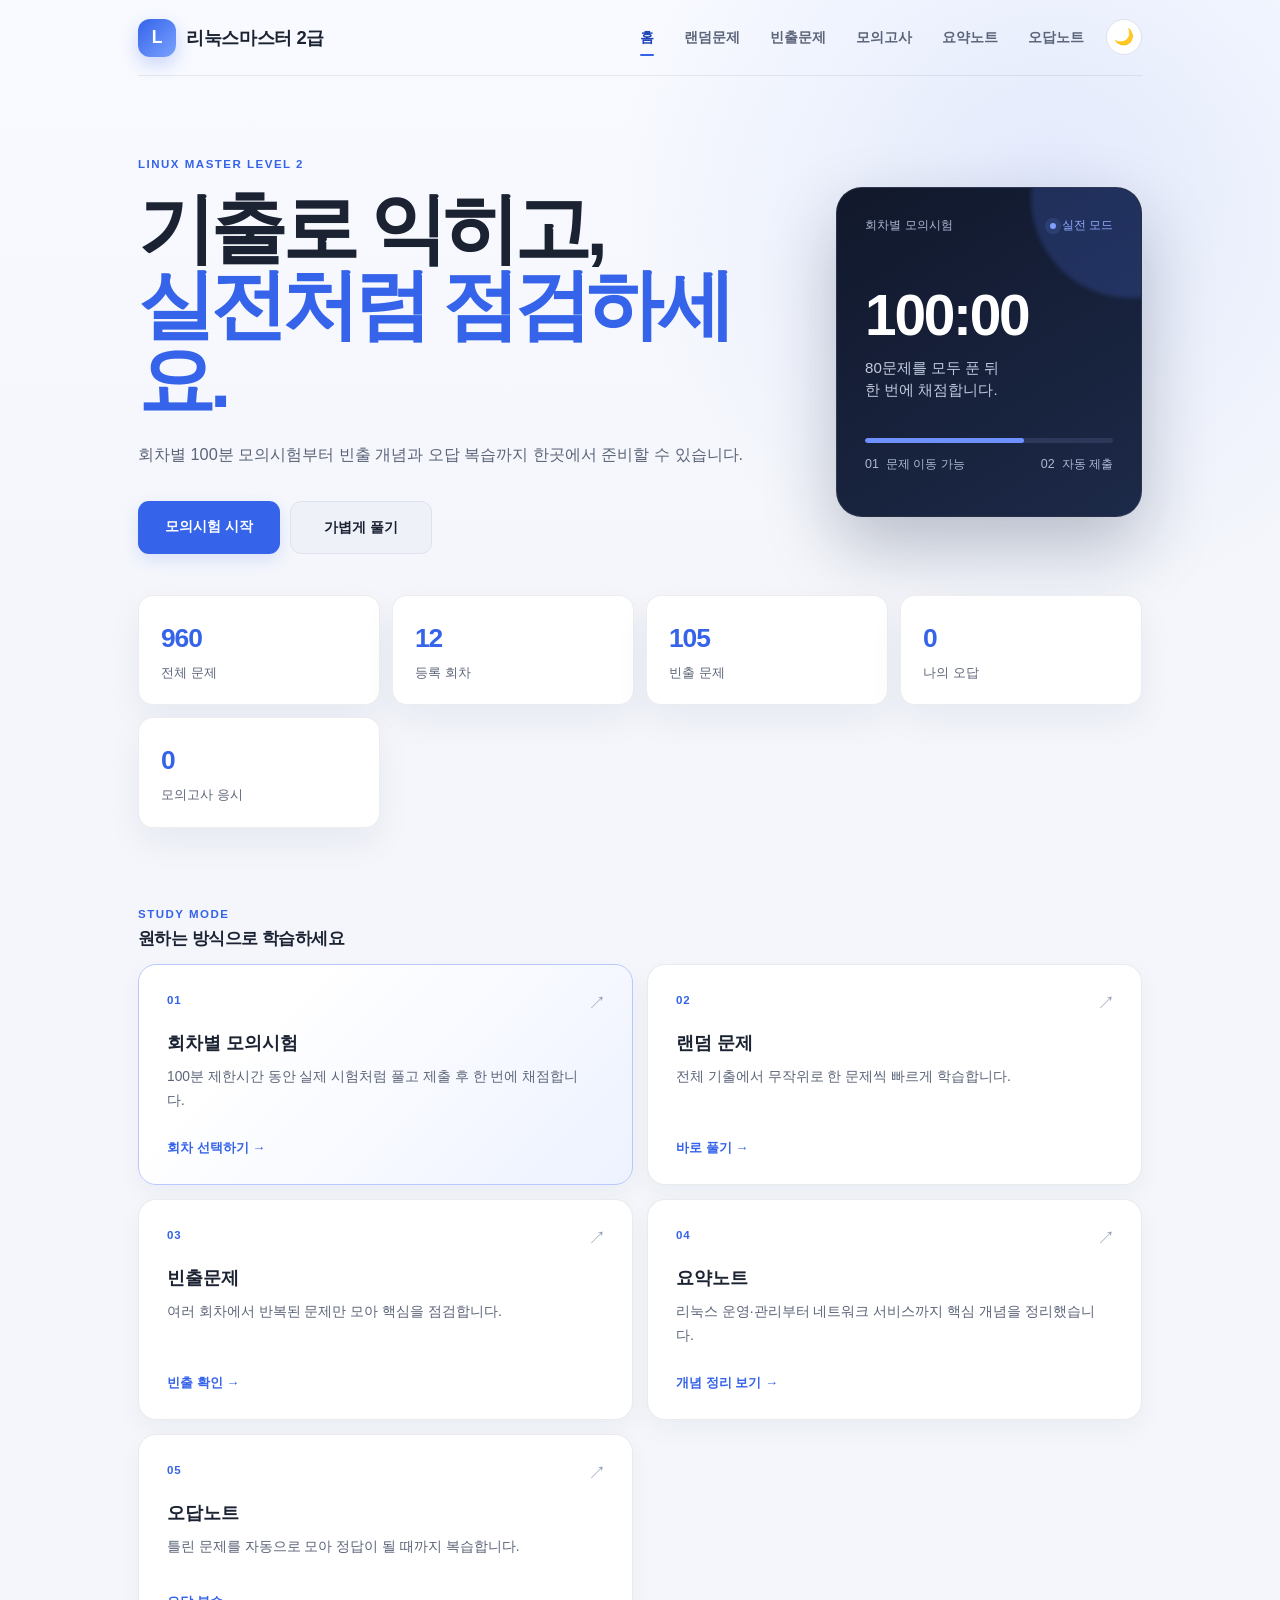
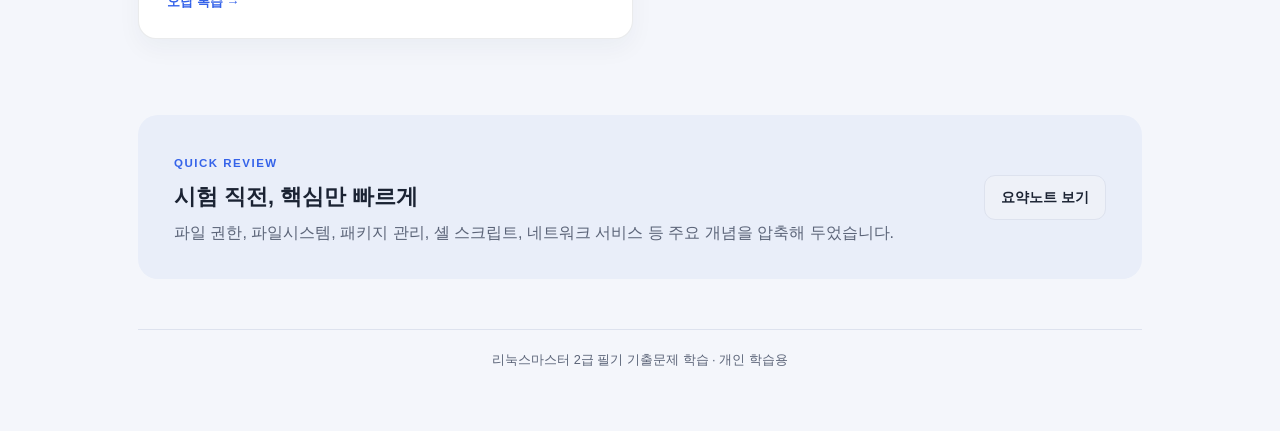
==== index.html @ 47c45a50 "first commit" ====
<!doctype html>
<html lang="ko">
<head>
  <meta charset="UTF-8" />
  <meta name="viewport" content="width=device-width, initial-scale=1.0" />
  <meta name="description" content="리눅스마스터 2급 필기 기출문제 모의시험과 핵심 요약" />
  <title>리눅스마스터 2급 필기 기출문제</title>
  <link rel="stylesheet" href="css/style.css?v=20260906-2" />
  <script>(function(){try{var t=localStorage.getItem("theme");if(t==="light"||t==="dark")document.documentElement.setAttribute("data-theme",t);}catch(e){}})();</script>
</head>
<body>
  <div class="wrap">
    <header class="site-header">
      <a class="brand" href="index.html"><span class="logo">L</span><span>리눅스마스터 2급</span></a>
      <div class="header-actions">
        <nav class="top-nav" aria-label="주요 메뉴">
          <a href="index.html" class="active">홈</a>
          <a href="quiz.html?mode=random">랜덤문제</a>
          <a href="quiz.html?mode=frequent">빈출문제</a>
          <a href="quiz.html?mode=round">모의고사</a>
          <a href="summary.html">요약노트</a>
          <a href="quiz.html?mode=wrong">오답노트</a>
        </nav>
        <button id="themeToggle" class="theme-toggle" type="button" aria-label="테마 전환">🌙</button>
      </div>
    </header>

    <main>
      <section class="home-hero">
        <div class="hero-copy">
          <span class="eyebrow">LINUX MASTER LEVEL 2</span>
          <h1>기출로 익히고,<br /><em>실전처럼 점검하세요.</em></h1>
          <p>회차별 100분 모의시험부터 빈출 개념과 오답 복습까지 한곳에서 준비할 수 있습니다.</p>
          <div class="hero-actions">
            <a class="btn large" href="quiz.html?mode=round">모의시험 시작</a>
            <a class="btn secondary large" href="quiz.html?mode=random">가볍게 풀기</a>
          </div>
        </div>
        <div class="hero-panel" aria-label="모의시험 안내">
          <div class="panel-top"><span>회차별 모의시험</span><span class="live-dot"><i></i> 실전 모드</span></div>
          <strong>100:00</strong>
          <p>80문제를 모두 푼 뒤<br />한 번에 채점합니다.</p>
          <div class="mini-progress"><span></span></div>
          <div class="panel-meta"><span>01&nbsp;&nbsp;문제 이동 가능</span><span>02&nbsp;&nbsp;자동 제출</span></div>
        </div>
      </section>

      <div class="stat-row" id="statRow">
        <div class="stat-card"><div class="num" id="statTotal">-</div><div class="label">전체 문제</div></div>
        <div class="stat-card"><div class="num" id="statRounds">-</div><div class="label">등록 회차</div></div>
        <div class="stat-card"><div class="num" id="statFreq">-</div><div class="label">빈출 문제</div></div>
        <div class="stat-card"><div class="num" id="statWrong">-</div><div class="label">나의 오답</div></div>
        <div class="stat-card"><div class="num" id="statExam">-</div><div class="label">모의고사 응시</div></div>
      </div>

      <section class="block">
        <div class="section-heading"><div><span class="eyebrow">STUDY MODE</span><h2>원하는 방식으로 학습하세요</h2></div></div>
        <div class="menu-grid">
          <a class="menu-card featured" href="quiz.html?mode=round"><div class="card-icon">01</div><h3>회차별 모의시험</h3><p>100분 제한시간 동안 실제 시험처럼 풀고 제출 후 한 번에 채점합니다.</p><span class="card-link">회차 선택하기 →</span></a>
          <a class="menu-card" href="quiz.html?mode=random"><div class="card-icon">02</div><h3>랜덤 문제</h3><p>전체 기출에서 무작위로 한 문제씩 빠르게 학습합니다.</p><span class="card-link">바로 풀기 →</span></a>
          <a class="menu-card" href="quiz.html?mode=frequent"><div class="card-icon">03</div><h3>빈출문제</h3><p>여러 회차에서 반복된 문제만 모아 핵심을 점검합니다.</p><span class="card-link">빈출 확인 →</span></a>
          <a class="menu-card" href="summary.html"><div class="card-icon">04</div><h3>요약노트</h3><p>리눅스 운영·관리부터 네트워크 서비스까지 핵심 개념을 정리했습니다.</p><span class="card-link">개념 정리 보기 →</span></a>
          <a class="menu-card" href="quiz.html?mode=wrong"><div class="card-icon">05</div><h3>오답노트</h3><p>틀린 문제를 자동으로 모아 정답이 될 때까지 복습합니다.</p><span class="card-link">오답 복습 →</span></a>
        </div>
      </section>

      <section class="summary-banner">
        <div><span class="eyebrow">QUICK REVIEW</span><h2>시험 직전, 핵심만 빠르게</h2><p>파일 권한, 파일시스템, 패키지 관리, 셸 스크립트, 네트워크 서비스 등 주요 개념을 압축해 두었습니다.</p></div>
        <a class="btn secondary" href="summary.html">요약노트 보기</a>
      </section>
    </main>
    <footer class="site-footer">리눅스마스터 2급 필기 기출문제 학습 · 개인 학습용</footer>
  </div>
  <script src="js/data.js"></script>
  <script src="js/theme.js"></script>
  <script>
    (async () => {
      try {
        const bank = await loadQuestionBank();
        const qs = bank.questions || [];
        document.getElementById("statTotal").textContent = qs.length.toLocaleString();
        document.getElementById("statRounds").textContent = getRounds(qs).length;
        document.getElementById("statFreq").textContent = getFrequentQuestions(qs, 2).length;
      } catch (error) { console.error(error); }
      document.getElementById("statWrong").textContent = getWrongQuestions().length;
      document.getElementById("statExam").textContent = getExamAttempts().length;
    })();
  </script>
</body>
</html>
---- css/style.css ----
:root {
  --bg: #f5f7fb;
  --surface: #ffffff;
  --surface-2: #eef1f8;
  --border: #dde2ee;
  --text: #1b2333;
  --text-muted: #5b6478;
  --primary: #3563e9;
  --primary-dark: #2248b8;
  --primary-soft: #edf2ff;
  --success: #1a9e6c;
  --success-soft: #e5f7ef;
  --danger: #e0483f;
  --danger-soft: #fdecea;
  --warning: #b8860b;
  --radius: 16px;
  --shadow: 0 12px 32px rgba(25, 40, 80, 0.07);
  --max-width: 1040px;
  color-scheme: light;
}

@media (prefers-color-scheme: dark) {
  :root:not([data-theme="light"]) {
    --bg: #10131c;
    --surface: #181c28;
    --surface-2: #1f2432;
    --border: #2a3040;
    --text: #e8ebf2;
    --text-muted: #9aa3b8;
    --primary: #5b8dfb;
    --primary-dark: #7fa4ff;
    --primary-soft: #1c2740;
    --success: #35c48a;
    --success-soft: #123328;
    --danger: #ff6b62;
    --danger-soft: #3a1c1e;
    --warning: #e0b040;
    --shadow: 0 2px 14px rgba(0, 0, 0, 0.35);
    color-scheme: dark;
  }
}

:root[data-theme="dark"] {
  --bg: #10131c;
  --surface: #181c28;
  --surface-2: #1f2432;
  --border: #2a3040;
  --text: #e8ebf2;
  --text-muted: #9aa3b8;
  --primary: #5b8dfb;
  --primary-dark: #7fa4ff;
  --primary-soft: #1c2740;
  --success: #35c48a;
  --success-soft: #123328;
  --danger: #ff6b62;
  --danger-soft: #3a1c1e;
  --warning: #e0b040;
  --shadow: 0 2px 14px rgba(0, 0, 0, 0.35);
  color-scheme: dark;
}

* { box-sizing: border-box; }

html, body {
  margin: 0;
  padding: 0;
  background: var(--bg);
  color: var(--text);
  font-family: "Pretendard", "Apple SD Gothic Neo", "Malgun Gothic", -apple-system, BlinkMacSystemFont, sans-serif;
  line-height: 1.6;
  -webkit-font-smoothing: antialiased;
}

a { color: inherit; text-decoration: none; }

.wrap {
  max-width: var(--max-width);
  margin: 0 auto;
  padding: 20px 18px 60px;
}

[hidden] { display: none !important; }

.eyebrow { color: var(--primary); font-size: .72rem; font-weight: 800; letter-spacing: .13em; }
.home-hero { display: grid; grid-template-columns: 1.45fr .75fr; gap: 40px; align-items: center; padding: 72px 0 46px; }
.hero-copy h1 { margin: 12px 0 18px; font-size: clamp(2.3rem, 5vw, 4.35rem); line-height: 1.08; letter-spacing: -.055em; }
.hero-copy h1 em { color: var(--primary); font-style: normal; }
.hero-copy p { max-width: 570px; color: var(--text-muted); font-size: 1.05rem; margin: 0; }
.hero-actions { display: flex; gap: 10px; margin-top: 28px; flex-wrap: wrap; }
.btn.large { padding: 13px 20px; }
.hero-panel { background: #18213a; color: white; border-radius: 24px; padding: 26px; box-shadow: 0 24px 50px rgba(19,31,64,.22); }
.panel-top, .panel-meta { display: flex; align-items: center; justify-content: space-between; gap: 12px; font-size: .78rem; color: #aeb8d4; }
.live-dot { color: #91a9ff; }
.hero-panel > strong { display: block; margin: 30px 0 4px; font-variant-numeric: tabular-nums; font-size: 3rem; letter-spacing: -.04em; }
.hero-panel > p { margin: 0; color: #c3cbe0; line-height: 1.5; }
.mini-progress { height: 5px; margin: 28px 0 12px; background: #2c3859; border-radius: 99px; overflow: hidden; }
.mini-progress span { display: block; width: 64%; height: 100%; background: #6f91ff; border-radius: inherit; }
.section-heading h2 { margin: 5px 0 16px; font-size: 1.5rem; letter-spacing: -.03em; }
.card-icon { color: var(--primary); font-size: .72rem; font-weight: 900; letter-spacing: .08em; }
.menu-card.featured { border-color: #b9c9ff; background: linear-gradient(145deg, var(--surface), var(--primary-soft)); }
.card-link { margin-top: auto; padding-top: 14px; color: var(--primary); font-size: .82rem; font-weight: 800; }
.summary-banner { display: flex; justify-content: space-between; align-items: center; gap: 24px; margin-top: 46px; padding: 28px 30px; background: var(--surface); border: 1px solid var(--border); border-radius: 20px; box-shadow: var(--shadow); }
.summary-banner h2 { margin: 5px 0; font-size: 1.35rem; }.summary-banner p { color: var(--text-muted); margin: 0; }

.quiz-hero { display: flex; justify-content: space-between; align-items: flex-end; gap: 20px; }
.timer-card { min-width: 138px; padding: 12px 18px; border: 1px solid var(--border); background: var(--surface); border-radius: 14px; text-align: right; box-shadow: var(--shadow); }
.timer-card span { display: block; color: var(--text-muted); font-size: .72rem; font-weight: 700; }.timer-card strong { font-size: 1.65rem; font-variant-numeric: tabular-nums; }.timer-card.urgent { border-color: var(--danger); color: var(--danger); }
.round-controls { display: flex; gap: 10px; align-items: center; padding: 18px; margin-bottom: 18px; background: var(--surface); border: 1px solid var(--border); border-radius: var(--radius); }
.round-controls label { font-weight: 800; font-size: .9rem; }.round-note { color: var(--text-muted); font-size: .8rem; margin-left: auto; }
.toolbar-label, .toolbar-score { font-size: .82rem; font-weight: 700; color: var(--text-muted); }.toolbar-score { color: var(--primary-dark); }
.exam-navigator { margin-bottom: 14px; padding: 14px 16px; background: var(--surface); border: 1px solid var(--border); border-radius: 14px; }
.exam-navigator-head { display: flex; justify-content: space-between; margin-bottom: 10px; font-size: .78rem; font-weight: 800; color: var(--text-muted); }
.question-map { display: grid; grid-template-columns: repeat(25, 1fr); gap: 4px; }
.map-item { aspect-ratio: 1; min-width: 0; border: 0; border-radius: 5px; background: var(--surface-2); color: var(--text-muted); cursor: pointer; font-size: .65rem; font-weight: 700; }.map-item.answered { background: var(--primary-soft); color: var(--primary-dark); }.map-item.current { outline: 2px solid var(--primary); outline-offset: 1px; }
.q-number { margin: 16px 0 5px; color: var(--primary); font-size: .72rem; font-weight: 900; letter-spacing: .11em; }
button.choice { width: 100%; color: inherit; text-align: left; font-family: inherit; }.action-group { display: flex; gap: 8px; flex-wrap: wrap; }.submit-btn { background: #18213a; }.submit-btn:hover { background: #283451; }
.ai-share-trigger { color: var(--primary-dark); background: var(--primary-soft); box-shadow: none; }.ai-share-trigger:hover { color: #fff; background: var(--primary); }.ai-share-menu { display: flex; justify-content: space-between; gap: 18px; align-items: center; padding: 16px; margin-top: 13px; border: 1px solid #cad7fa; border-radius: 13px; background: #f5f8ff; }.ai-share-menu > div:first-child { display: flex; flex-direction: column; }.ai-share-menu strong { font-size: .88rem; }.ai-share-menu span,.ai-share-menu p { color: var(--text-muted); font-size: .72rem; }.ai-share-links { display: flex; gap: 7px; }.ai-link { display: flex; min-width: 110px; flex-direction: column; padding: 10px 13px; border: 1px solid var(--border); border-radius: 10px; background: var(--surface); transition: transform .15s ease, border-color .15s ease; }.ai-link:hover { transform: translateY(-2px); border-color: var(--primary); }.ai-link b { font-size: .82rem; }.ai-link small { color: var(--text-muted); font-size: .66rem; }.ai-link.chatgpt b { color: #087f6d; }.ai-link.gemini b { color: #4c66d6; }.ai-link.claude b { color: #c96442; }.ai-share-menu p { flex-basis: 100%; margin: 0; }.ai-share-menu:has(p:not(:empty)) { flex-wrap: wrap; }
.round-history { display: flex; align-items: center; gap: 12px; flex-wrap: wrap; padding: 12px 16px; margin: -8px 0 18px; background: var(--surface); border: 1px solid var(--border); border-radius: 12px; }.round-history-label { color: var(--text-muted); font-size: .76rem; font-weight: 800; }.round-history-list { display: flex; gap: 8px; flex-wrap: wrap; }.round-history-item { display: flex; flex-direction: column; align-items: center; padding: 6px 13px; border-radius: 10px; background: var(--surface-2); font-weight: 800; font-size: .85rem; }.round-history-item small { color: var(--text-muted); font-weight: 600; font-size: .64rem; }
.review-ai { margin-top: 14px; }.review-ai .ai-share-menu { margin-top: 10px; }
.result-card h2 { margin: 8px 0 0; }.result-card .score small { font-size: 1rem; color: var(--text-muted); }.result-rate { color: var(--text-muted); }.result-actions { display: flex; justify-content: center; gap: 10px; margin-top: 24px; }
.review-list { margin-top: 34px; }.review-heading { display: flex; justify-content: space-between; align-items: end; gap: 16px; margin-bottom: 15px; }.review-heading h2 { margin: 4px 0 0; font-size: 1.35rem; }.review-filters { display: flex; gap: 6px; flex-wrap: wrap; }.review-filters button { padding: 7px 12px; border: 1px solid var(--border); border-radius: 999px; color: var(--text-muted); background: var(--surface); cursor: pointer; font: inherit; font-size: .76rem; font-weight: 700; }.review-filters button.active { border-color: var(--primary); color: #fff; background: var(--primary); }.review-item { background: var(--surface); border: 1px solid var(--border); border-radius: 14px; margin-bottom: 10px; overflow: hidden; }.review-item summary { display: grid; grid-template-columns: 58px 56px 1fr; gap: 10px; align-items: center; padding: 15px 18px; cursor: pointer; }.review-item summary::marker { color: var(--text-muted); }.review-item summary .review-number { color: var(--text); font-weight: 800; }.review-item summary strong { font-size: .8rem; }.review-item.correct summary strong { color: var(--success); }.review-item.wrong summary strong,.review-item.unanswered summary strong { color: var(--danger); }.review-item summary small { color: var(--text-muted); }.review-body { padding: 2px 20px 20px; border-top: 1px solid var(--border); }.review-question { padding: 20px 0 16px; font-size: 1rem; font-weight: 700; white-space: pre-wrap; }.review-image { max-width: 680px; margin: 0 0 16px; }.review-choices { display: grid; gap: 7px; margin: 0; padding: 0; list-style: none; }.review-choice { display: flex; align-items: flex-start; gap: 9px; padding: 10px 12px; border: 1px solid var(--border); border-radius: 10px; }.review-choice > span { display: grid; place-items: center; width: 23px; height: 23px; flex: 0 0 auto; border-radius: 50%; background: var(--surface-2); font-size: .72rem; font-weight: 800; }.review-choice p { flex: 1; margin: 0; padding: 0; font-size: .87rem; }.review-choice b,.review-choice em { flex: 0 0 auto; padding: 2px 7px; border-radius: 99px; font-size: .66rem; font-style: normal; }.review-choice.answer { border-color: var(--success); background: var(--success-soft); }.review-choice.answer b { color: var(--success); }.review-choice.picked-wrong { border-color: var(--danger); background: var(--danger-soft); }.review-choice em { color: var(--primary-dark); background: var(--primary-soft); }.review-explanation { margin-top: 13px; padding: 15px 16px; border-radius: 10px; background: var(--surface-2); }.review-explanation > b { color: var(--primary-dark); font-size: .78rem; }.review-explanation p { margin: 5px 0 0; padding: 0; color: var(--text-muted); font-size: .87rem; white-space: pre-wrap; }.q-image-text { overflow-x: auto; margin: 0 0 18px; padding: 16px 18px; border: 1px solid var(--border); border-radius: 11px; color: var(--text); background: #f4f6fa; font: 500 .85rem/1.65 "Consolas", "D2Coding", monospace; white-space: pre-wrap; }.empty-icon { width: 42px; height: 42px; margin: 0 auto; display: grid; place-items: center; border-radius: 50%; background: var(--primary-soft); color: var(--primary); font-weight: 900; }

header.site-header {
  display: flex;
  align-items: center;
  justify-content: space-between;
  padding: 16px 0 8px;
  gap: 12px;
  flex-wrap: wrap;
}

.brand {
  display: flex;
  align-items: center;
  gap: 10px;
  font-weight: 800;
  font-size: 1.15rem;
  letter-spacing: -0.02em;
}

.brand .logo {
  width: 34px;
  height: 34px;
  border-radius: 9px;
  background: linear-gradient(135deg, var(--primary), #7aa2ff);
  display: flex;
  align-items: center;
  justify-content: center;
  color: white;
  font-size: 1.1rem;
}

.header-actions {
  display: flex;
  align-items: center;
  gap: 10px;
  flex-wrap: wrap;
}

nav.top-nav {
  display: flex;
  gap: 6px;
  flex-wrap: wrap;
}

nav.top-nav a {
  padding: 8px 12px;
  border-radius: 999px;
  font-size: 0.88rem;
  font-weight: 600;
  color: var(--text-muted);
}

nav.top-nav a.active,
nav.top-nav a:hover {
  background: var(--primary-soft);
  color: var(--primary-dark);
}

.theme-toggle {
  display: grid;
  place-items: center;
  width: 36px;
  height: 36px;
  flex: 0 0 auto;
  border: 1px solid var(--border);
  border-radius: 50%;
  background: var(--surface);
  color: var(--text);
  font-size: 1rem;
  line-height: 1;
  cursor: pointer;
  transition: border-color .15s ease, transform .15s ease;
}

.theme-toggle:hover {
  border-color: var(--primary);
  transform: translateY(-1px);
}

.hero {
  margin: 18px 0 26px;
}

.hero h1 {
  font-size: 1.6rem;
  margin: 0 0 6px;
  letter-spacing: -0.02em;
}

.hero p {
  color: var(--text-muted);
  margin: 0;
  font-size: 0.95rem;
}

.stat-row {
  display: grid;
  grid-template-columns: repeat(auto-fit, minmax(120px, 1fr));
  gap: 10px;
  margin: 18px 0 24px;
}

.stat-card {
  background: var(--surface);
  border: 1px solid var(--border);
  border-radius: var(--radius);
  padding: 14px 16px;
  box-shadow: var(--shadow);
}

.stat-card .num {
  font-size: 1.4rem;
  font-weight: 800;
  color: var(--primary);
}

.stat-card .label {
  font-size: 0.8rem;
  color: var(--text-muted);
  margin-top: 2px;
}

.menu-grid {
  display: grid;
  grid-template-columns: repeat(auto-fit, minmax(230px, 1fr));
  gap: 14px;
}

.menu-card {
  background: var(--surface);
  border: 1px solid var(--border);
  border-radius: var(--radius);
  padding: 20px;
  box-shadow: var(--shadow);
  display: flex;
  flex-direction: column;
  gap: 8px;
  transition: transform 0.15s ease, box-shadow 0.15s ease;
  cursor: pointer;
}

.menu-card:hover {
  transform: translateY(-2px);
  box-shadow: 0 8px 22px rgba(20, 30, 60, 0.12);
}

.menu-card .icon {
  font-size: 1.6rem;
}

.menu-card h3 {
  margin: 0;
  font-size: 1.05rem;
}

.menu-card p {
  margin: 0;
  font-size: 0.86rem;
  color: var(--text-muted);
}

.menu-card .tag {
  align-self: flex-start;
  font-size: 0.72rem;
  font-weight: 700;
  color: var(--primary-dark);
  background: var(--primary-soft);
  padding: 3px 9px;
  border-radius: 999px;
}

section.block {
  margin: 30px 0;
}

section.block h2 {
  font-size: 1.05rem;
  margin: 0 0 12px;
  display: flex;
  align-items: center;
  gap: 8px;
}

/* Quiz page */

.quiz-toolbar {
  display: flex;
  align-items: center;
  justify-content: space-between;
  gap: 10px;
  margin-bottom: 14px;
  flex-wrap: wrap;
}

.progress-bar {
  flex: 1;
  height: 8px;
  background: var(--surface-2);
  border-radius: 999px;
  overflow: hidden;
  min-width: 120px;
}

.progress-bar > div {
  height: 100%;
  background: linear-gradient(90deg, var(--primary), #7aa2ff);
  width: 0%;
  transition: width 0.25s ease;
}

.round-select,
.select-control {
  padding: 8px 10px;
  border-radius: 10px;
  border: 1px solid var(--border);
  background: var(--surface);
  color: var(--text);
  font-size: 0.85rem;
}

.btn {
  border: none;
  cursor: pointer;
  padding: 10px 16px;
  border-radius: 10px;
  font-weight: 700;
  font-size: 0.88rem;
  background: var(--primary);
  color: white;
  transition: background 0.15s ease;
}

.btn:hover { background: var(--primary-dark); }

.btn.secondary {
  background: var(--surface-2);
  color: var(--text);
  border: 1px solid var(--border);
}

.btn.ghost {
  background: transparent;
  color: var(--primary-dark);
  border: 1px solid var(--primary-soft);
}

.btn:disabled {
  opacity: 0.5;
  cursor: not-allowed;
}

.q-card {
  background: var(--surface);
  border: 1px solid var(--border);
  border-radius: var(--radius);
  padding: 22px;
  box-shadow: var(--shadow);
}

.q-meta {
  display: flex;
  gap: 8px;
  flex-wrap: wrap;
  margin-bottom: 10px;
}

.pill {
  font-size: 0.72rem;
  font-weight: 700;
  padding: 3px 10px;
  border-radius: 999px;
  background: var(--surface-2);
  color: var(--text-muted);
}

.pill.freq {
  background: #fff2d9;
  color: #a86b00;
}

@media (prefers-color-scheme: dark) {
  :root:not([data-theme="light"]) .pill.freq { background: #3a2f14; color: #e0b040; }
}
:root[data-theme="dark"] .pill.freq { background: #3a2f14; color: #e0b040; }

.q-text {
  font-size: 1.08rem;
  font-weight: 600;
  margin: 6px 0 18px;
  white-space: pre-wrap;
}

.q-image {
  margin: 0 0 18px;
  text-align: center;
  background: var(--surface-2);
  border: 1px solid var(--border);
  border-radius: 12px;
  padding: 14px;
}

.q-image img {
  max-width: 100%;
  height: auto;
  border-radius: 6px;
  background: #fff;
}

.choices {
  display: flex;
  flex-direction: column;
  gap: 10px;
}

.choice {
  display: flex;
  align-items: center;
  gap: 10px;
  padding: 12px 14px;
  border: 1px solid var(--border);
  border-radius: 12px;
  cursor: pointer;
  background: var(--surface);
  font-size: 0.95rem;
}

.choice:hover { border-color: var(--primary); }

.choice .num {
  width: 24px;
  height: 24px;
  flex: 0 0 auto;
  border-radius: 50%;
  background: var(--surface-2);
  display: flex;
  align-items: center;
  justify-content: center;
  font-size: 0.78rem;
  font-weight: 700;
  color: var(--text-muted);
}

.choice.selected { border-color: var(--primary); background: var(--primary-soft); }
.choice.correct { border-color: var(--success); background: var(--success-soft); }
.choice.correct .num { background: var(--success); color: white; }
.choice.wrong { border-color: var(--danger); background: var(--danger-soft); }
.choice.wrong .num { background: var(--danger); color: white; }
.choice.disabled { cursor: default; }

.explain-box {
  margin-top: 18px;
  padding: 16px;
  border-radius: 12px;
  background: var(--surface-2);
  border-left: 4px solid var(--primary);
  font-size: 0.9rem;
  display: none;
}

.explain-box.show { display: block; }

.explain-box .head {
  font-weight: 800;
  margin-bottom: 6px;
  display: flex;
  align-items: center;
  gap: 6px;
}

.explain-box .head.ok { color: var(--success); }
.explain-box .head.no { color: var(--danger); }

.quiz-actions {
  display: flex;
  justify-content: space-between;
  gap: 10px;
  margin-top: 18px;
  flex-wrap: wrap;
}

.result-card {
  text-align: center;
  padding: 40px 24px;
  background: var(--surface);
  border-radius: var(--radius);
  border: 1px solid var(--border);
  box-shadow: var(--shadow);
}

.result-card .score {
  font-size: 2.4rem;
  font-weight: 800;
  color: var(--primary);
  margin: 8px 0;
}

.empty-state {
  text-align: center;
  padding: 60px 20px;
  color: var(--text-muted);
}

.empty-state .big {
  font-size: 2.2rem;
  margin-bottom: 8px;
}

/* Summary page */

.toc {
  display: flex;
  flex-wrap: wrap;
  gap: 8px;
  margin-bottom: 20px;
}

.toc a {
  font-size: 0.82rem;
  font-weight: 600;
  padding: 6px 12px;
  border-radius: 999px;
  background: var(--surface-2);
  color: var(--text-muted);
  border: 1px solid var(--border);
}

.toc a:hover { color: var(--primary-dark); border-color: var(--primary); }

.summary-section {
  background: var(--surface);
  border: 1px solid var(--border);
  border-radius: var(--radius);
  padding: 22px 24px;
  margin-bottom: 18px;
  box-shadow: var(--shadow);
  scroll-margin-top: 16px;
}

.summary-section h2 {
  margin-top: 0;
  font-size: 1.15rem;
  color: var(--primary-dark);
}

.summary-section h3 {
  font-size: 0.98rem;
  margin: 18px 0 6px;
}

.summary-section table {
  width: 100%;
  border-collapse: collapse;
  font-size: 0.86rem;
  margin: 10px 0;
}

.summary-section th, .summary-section td {
  border: 1px solid var(--border);
  padding: 7px 10px;
  text-align: left;
}

.summary-section th {
  background: var(--surface-2);
}

.summary-section code {
  background: var(--surface-2);
  padding: 2px 6px;
  border-radius: 6px;
  font-size: 0.85em;
}

.summary-section ul { padding-left: 20px; }
.summary-section li { margin-bottom: 4px; }

.tip {
  border-left: 4px solid var(--warning);
  background: var(--surface-2);
  padding: 10px 14px;
  border-radius: 8px;
  font-size: 0.86rem;
  margin: 10px 0;
}

footer.site-footer {
  margin-top: 50px;
  padding-top: 20px;
  border-top: 1px solid var(--border);
  color: var(--text-muted);
  font-size: 0.8rem;
  text-align: center;
}

@media (max-width: 520px) {
  .hero h1 { font-size: 1.35rem; }
  .q-card { padding: 16px; }
  .home-hero { grid-template-columns: 1fr; padding-top: 44px; }.hero-panel { display: none; }
  .summary-banner, .quiz-hero { align-items: stretch; flex-direction: column; }.timer-card { text-align: left; }
  .round-controls { align-items: stretch; flex-direction: column; }.round-note { margin-left: 0; }
  .question-map { grid-template-columns: repeat(10, 1fr); }.map-item { font-size: .6rem; }
  .review-heading { align-items: flex-start; flex-direction: column; }.review-item summary { grid-template-columns: 48px 48px 1fr; padding: 13px; }.review-body { padding: 0 13px 15px; }.review-choice b,.review-choice em { display: none; }
  .ai-share-menu { align-items: stretch; flex-direction: column; }.ai-share-links { display: grid; grid-template-columns: 1fr 1fr 1fr; }.ai-link { min-width: 0; }
  .round-history { flex-direction: column; align-items: stretch; }
}

@media (min-width: 521px) and (max-width: 840px) { .question-map { grid-template-columns: repeat(10, 1fr); } }

/* Home — crisp editorial dashboard */
body {
  min-height: 100vh;
  background:
    radial-gradient(circle at 82% 9%, rgba(53, 99, 233, .10), transparent 27rem),
    linear-gradient(180deg, #f8faff 0, #f4f6fb 38rem);
}

.wrap { padding-top: 0; }

header.site-header {
  min-height: 76px;
  padding: 0;
  border-bottom: 1px solid rgba(27, 35, 51, .08);
}

.brand .logo {
  width: 38px;
  height: 38px;
  border-radius: 12px;
  box-shadow: 0 7px 18px rgba(53, 99, 233, .24);
}

nav.top-nav a { position: relative; background: transparent !important; }
nav.top-nav a.active::after {
  content: "";
  position: absolute;
  left: 12px;
  right: 12px;
  bottom: 1px;
  height: 2px;
  border-radius: 99px;
  background: var(--primary);
}

.home-hero {
  min-height: 510px;
  grid-template-columns: minmax(0, 1.45fr) minmax(290px, .72fr);
  gap: clamp(36px, 7vw, 82px);
  padding: 74px 0 66px;
}

.hero-copy h1 {
  max-width: 680px;
  margin: 14px 0 22px;
  font-size: clamp(3rem, 6vw, 5.15rem);
  line-height: .99;
  letter-spacing: -.065em;
}

.hero-copy p { max-width: 620px; font-size: 1.02rem; line-height: 1.8; }
.hero-actions { margin-top: 32px; }
.btn { border-radius: 11px; box-shadow: 0 6px 16px rgba(53, 99, 233, .14); }
.btn.secondary { box-shadow: none; }
.btn.large { min-width: 142px; padding: 14px 20px; text-align: center; }

.hero-panel {
  position: relative;
  overflow: hidden;
  min-height: 330px;
  padding: 28px;
  border: 1px solid rgba(255, 255, 255, .09);
  border-radius: 26px;
  background: linear-gradient(150deg, #11182b 0%, #1c2948 100%);
  box-shadow: 0 30px 70px rgba(16, 27, 55, .25);
}

.hero-panel::before {
  content: "";
  position: absolute;
  width: 200px;
  height: 200px;
  right: -90px;
  top: -90px;
  border-radius: 50%;
  background: rgba(84, 125, 255, .2);
  filter: blur(2px);
}

.panel-top, .panel-meta { position: relative; z-index: 1; }
.live-dot { display: flex; align-items: center; gap: 6px; }
.live-dot i { width: 6px; height: 6px; border-radius: 50%; background: #7fa0ff; box-shadow: 0 0 0 5px rgba(127, 160, 255, .12); }
.hero-panel > strong { position: relative; z-index: 1; margin-top: 52px; font-size: 3.55rem; line-height: 1; }
.hero-panel > p { position: relative; z-index: 1; margin-top: 12px; font-size: .94rem; }
.mini-progress { position: relative; z-index: 1; margin-top: 36px; }

.stat-row {
  position: relative;
  z-index: 2;
  grid-template-columns: repeat(4, 1fr);
  gap: 12px;
  margin: -25px 0 72px;
}

.stat-card {
  padding: 21px 22px;
  border-color: rgba(27, 35, 51, .08);
  border-radius: 15px;
  box-shadow: 0 15px 35px rgba(25, 40, 80, .06);
}

.stat-card .num { font-size: 1.65rem; letter-spacing: -.04em; }
.stat-card .label { margin-top: 4px; }
section.block { margin: 0 0 76px; }
.section-heading h2 { margin: 6px 0 22px; font-size: 1.7rem; }
.menu-grid { grid-template-columns: repeat(2, 1fr); gap: 14px; }

.menu-card {
  position: relative;
  min-height: 205px;
  padding: 26px 28px;
  border-color: rgba(27, 35, 51, .09);
  border-radius: 18px;
  box-shadow: 0 10px 25px rgba(25, 40, 80, .045);
}

.menu-card::after {
  content: "↗";
  position: absolute;
  top: 24px;
  right: 26px;
  color: #9aa5bc;
  font-size: 1.1rem;
  transition: transform .18s ease, color .18s ease;
}

.menu-card:hover { transform: translateY(-4px); border-color: #b7c6ef; box-shadow: 0 20px 38px rgba(25, 40, 80, .10); }
.menu-card:hover::after { color: var(--primary); transform: translate(2px, -2px); }
.menu-card h3 { margin-top: 10px; font-size: 1.15rem; }
.menu-card p { max-width: 420px; line-height: 1.75; }
.menu-card.featured { background: linear-gradient(135deg, #fff 25%, #edf2ff); }
.card-link { padding-top: 16px; }

.summary-banner {
  margin-top: 0;
  padding: 34px 36px;
  border: 0;
  background: #e9eef9;
  box-shadow: none;
}

@media (max-width: 760px) {
  .home-hero { min-height: auto; grid-template-columns: 1fr; padding: 58px 0 70px; }
  .hero-copy h1 { font-size: clamp(2.7rem, 13vw, 4rem); }
  .hero-panel { display: none; }
  .stat-row { grid-template-columns: repeat(2, 1fr); margin-top: -30px; margin-bottom: 58px; }
  .menu-grid { grid-template-columns: 1fr; }
}

@media (prefers-color-scheme: dark) {
  :root:not([data-theme="light"]) body { background: var(--bg); }
  :root:not([data-theme="light"]) .q-image-text { background: #121722; }
  :root:not([data-theme="light"]) .ai-share-menu { background: var(--primary-soft); border-color: var(--border); }
}
:root[data-theme="dark"] body { background: var(--bg); }
:root[data-theme="dark"] .q-image-text { background: #121722; }
:root[data-theme="dark"] .ai-share-menu { background: var(--primary-soft); border-color: var(--border); }

/* Summary study guide */
.summary-wrap { --max-width: 1100px; }
.summary-hero { display: grid; grid-template-columns: 1fr 210px; gap: 46px; align-items: center; padding: 72px 0 42px; }
.summary-hero h1 { margin: 12px 0 18px; font-size: clamp(2.5rem, 5vw, 4.2rem); line-height: 1.06; letter-spacing: -.055em; }
.summary-hero h1 em { color: var(--primary); font-style: normal; }.summary-hero p { color: var(--text-muted); margin: 0; }
.summary-score-card { padding: 25px; border-radius: 22px; color: #fff; background: #17213a; box-shadow: 0 24px 50px rgba(19,31,64,.2); }
.summary-score-card > span, .summary-score-card p { color: #aeb9d4; font-size: .76rem; }.summary-score-card strong { display: block; margin: 12px 0; font-size: 3.6rem; line-height: 1; }.summary-score-card strong small { color: #7899ff; }.summary-score-card p { margin: 0; line-height: 1.55; }
.summary-notice { display: flex; gap: 18px; align-items: center; padding: 16px 20px; margin-bottom: 18px; border: 1px solid #cfdbfc; border-radius: 13px; background: #eef3ff; font-size: .86rem; }.summary-notice strong { color: var(--primary-dark); flex: 0 0 auto; }.summary-notice span { color: var(--text-muted); }
.summary-toc { position: sticky; z-index: 10; top: 10px; padding: 10px; margin-bottom: 26px; border: 1px solid var(--border); border-radius: 14px; background: rgba(255,255,255,.9); box-shadow: 0 12px 30px rgba(25,40,80,.08); backdrop-filter: blur(14px); }
.summary-toc a { background: transparent; border-color: transparent; }.summary-toc a:hover { background: var(--primary-soft); }
.summary-section { padding: 34px 38px; margin-bottom: 20px; border-radius: 20px; }.summary-section.high-yield { border-top: 4px solid var(--primary); }
.section-kicker { margin-bottom: 5px; color: var(--primary); font-size: .7rem; font-weight: 900; letter-spacing: .13em; }.summary-section h2 { margin-bottom: 12px; font-size: 1.65rem; letter-spacing: -.03em; }.summary-section h3 { margin-top: 30px; font-size: 1.06rem; }.summary-section h4 { margin: 0 0 8px; }.summary-section .lead { margin-top: 0; color: var(--text-muted); }
.memory-box { display: flex; justify-content: space-between; gap: 16px; align-items: center; padding: 18px 20px; margin: 20px 0; border-radius: 13px; color: #fff; background: #17213a; }.memory-box b { font-size: 1.05rem; }.memory-box span { color: #b9c4df; font-size: .82rem; text-align: right; }.memory-box code { color: white; background: #2b3857; }
.summary-section table { border-collapse: separate; border-spacing: 0; overflow: hidden; border: 1px solid var(--border); border-radius: 12px; }.summary-section th, .summary-section td { border: 0; border-bottom: 1px solid var(--border); vertical-align: top; }.summary-section tr:last-child td { border-bottom: 0; }.summary-section th { color: var(--text-muted); font-size: .76rem; text-transform: none; }.table-scroll { width: 100%; max-width: 100%; overflow-x: auto; overflow-y: hidden; overscroll-behavior-inline: contain; -webkit-overflow-scrolling: touch; touch-action: pan-x pan-y; }.table-scroll table { min-width: 700px; }
.exam-trap { margin: 18px 0; padding: 15px 17px; border-left: 4px solid #ef9f37; border-radius: 9px; background: #fff7ea; font-size: .86rem; }.exam-trap b { display: block; color: #9a5b0e; }
.plain-box { margin: 14px 0 20px; padding: 15px 17px; border-left: 4px solid var(--primary); border-radius: 9px; background: var(--primary-soft); font-size: .87rem; line-height: 1.6; }.plain-box b { color: var(--primary-dark); }.plain-box b.pb-label { display: block; margin-bottom: 3px; font-size: .78rem; letter-spacing: .01em; }
.fnref { font-size: .68em; font-weight: 700; vertical-align: super; line-height: 0; color: var(--primary); text-decoration: none; cursor: help; }.fnref:hover { text-decoration: underline; }
.footnote-popover { position: fixed; z-index: 1000; width: min(360px, calc(100vw - 24px)); padding: 14px 16px; border: 1px solid #cbd6f3; border-radius: 12px; color: var(--text); background: var(--surface); box-shadow: 0 14px 38px rgba(20,32,64,.2); font-size: .84rem; line-height: 1.65; opacity: 0; visibility: hidden; transform: translateY(4px); transition: opacity .14s ease, transform .14s ease, visibility .14s; pointer-events: none; }
.footnote-popover.is-open { opacity: 1; visibility: visible; transform: translateY(0); pointer-events: auto; }
.footnote-popover::before { content: ""; position: absolute; top: -6px; left: var(--arrow-left, 24px); width: 10px; height: 10px; border-top: 1px solid #cbd6f3; border-left: 1px solid #cbd6f3; background: var(--surface); transform: rotate(45deg); }
.footnote-popover.is-above::before { top: auto; bottom: -6px; border: 0; border-right: 1px solid #cbd6f3; border-bottom: 1px solid #cbd6f3; }
.footnotes { padding: 30px 38px 34px; margin-bottom: 20px; border-radius: 20px; background: var(--surface); }.footnotes h2 { margin-bottom: 4px; font-size: 1.2rem; }.footnotes .lead { margin-top: 0; }.footnotes ol { margin: 16px 0 0; padding-left: 22px; font-size: .84rem; color: var(--text-muted); }.footnotes li { margin-bottom: 9px; scroll-margin-top: 90px; }.footnotes li:target { color: var(--text); }.footnotes li:target::marker { color: var(--primary); font-weight: 800; }.fnback { margin-left: 3px; color: var(--primary); text-decoration: none; }.fnback:hover { text-decoration: underline; }
.compare-grid { display: grid; grid-template-columns: repeat(4,1fr); gap: 8px; }.compare-grid > div { display: flex; flex-direction: column; padding: 15px; border-radius: 11px; background: var(--surface-2); }.compare-grid b { color: var(--primary-dark); }.compare-grid span,.compare-grid small { color: var(--text-muted); font-size: .76rem; }
.key-list { padding-left: 0 !important; list-style: none; }.key-list li { position: relative; padding: 9px 0 9px 20px; border-bottom: 1px solid var(--border); }.key-list li::before { content: ""; position: absolute; top: 18px; left: 3px; width: 6px; height: 6px; border-radius: 50%; background: var(--primary); }.key-list li:last-child { border-bottom: 0; }
.formula-grid { display: grid; grid-template-columns: repeat(3,1fr); gap: 10px; margin: 20px 0; }.formula-grid > div { padding: 18px; border-radius: 12px; background: var(--primary-soft); }.formula-grid span { display: block; color: var(--text-muted); font-size: .76rem; }.formula-grid b { color: var(--primary-dark); font-size: 1.35rem; }
.two-col,.three-col { display: grid; grid-template-columns: repeat(2,1fr); gap: 10px; }.three-col { grid-template-columns: repeat(3,1fr); }.note-card { padding: 18px 20px; border: 1px solid var(--border); border-radius: 12px; background: var(--surface-2); }.note-card p,.note-card ul { margin: 0; font-size: .86rem; }.note-card ul { padding-left: 18px; }
.worked-example { padding: 20px; margin: 18px 0; border: 1px solid #cdd8f7; border-radius: 13px; background: #f7f9ff; }.worked-example p { margin: 8px 0 0; }.worked-example mark { padding: 1px 4px; color: var(--primary-dark); background: #dce6ff; border-radius: 4px; }
.study-visual { margin: 22px 0 26px; overflow: hidden; border: 1px solid var(--border); border-radius: 14px; background: var(--surface-2); box-shadow: 0 10px 24px rgba(25,40,80,.08); }.study-visual img { display: block; width: 100%; height: auto; background: #eef3fa; }.study-visual figcaption { display: flex; gap: 8px; padding: 13px 16px 15px; flex-direction: column; border-top: 1px solid var(--border); }.study-visual figcaption b { color: var(--primary-dark); font-size: .88rem; }.study-visual figcaption span { color: var(--text-muted); font-size: .78rem; line-height: 1.55; }
.port-grid { display: grid; grid-template-columns: repeat(5,1fr); gap: 7px; }.port-grid > div,.standard-grid > div { padding: 13px; border: 1px solid var(--border); border-radius: 10px; }.port-grid b,.standard-grid b { display: block; color: var(--primary); }.port-grid span,.standard-grid span { color: var(--text-muted); font-size: .72rem; }
.standard-grid { display: grid; grid-template-columns: repeat(3,1fr); gap: 8px; }.command-list { display: grid; grid-template-columns: repeat(2,1fr); overflow: hidden; border: 1px solid var(--border); border-radius: 12px; }.command-list > div { display: flex; flex-direction: column; padding: 13px 15px; border-right: 1px solid var(--border); border-bottom: 1px solid var(--border); }.command-list code { align-self: flex-start; color: var(--primary-dark); font-weight: 700; }.command-list span { margin-top: 3px; color: var(--text-muted); font-size: .78rem; }
.last-grid { display: grid; grid-template-columns: repeat(4,1fr); gap: 9px; }.last-grid > div { padding: 17px; border-radius: 12px; background: var(--surface-2); }.last-grid b { color: var(--primary); }.last-grid p { margin: 8px 0 0; color: var(--text-muted); font-size: .82rem; }.final-cta { display: flex; justify-content: space-between; align-items: center; gap: 18px; padding: 20px; margin-top: 22px; border-radius: 13px; color: #fff; background: #17213a; }.final-cta div { display: flex; flex-direction: column; }.final-cta span { color: #b8c2dc; font-size: .78rem; }

@media (max-width: 760px) {
  .summary-hero { grid-template-columns: 1fr; padding: 50px 0 30px; }.summary-score-card { display: none; }.summary-notice { align-items: flex-start; flex-direction: column; gap: 4px; }.summary-toc { position: static; }.summary-section { min-width: 0; padding: 25px 19px; }.compare-grid,.last-grid { grid-template-columns: repeat(2,1fr); }.formula-grid,.three-col { grid-template-columns: 1fr; }.two-col { grid-template-columns: 1fr; }.port-grid { grid-template-columns: repeat(3,1fr); }.standard-grid { grid-template-columns: repeat(2,1fr); }.command-list { grid-template-columns: 1fr; }.memory-box,.final-cta { align-items: flex-start; flex-direction: column; }.memory-box span { text-align: left; }.fnref { cursor: pointer; }
  .table-scroll { margin: 10px 0; }
  .table-scroll table { width: max-content; min-width: max(100%, 700px); margin: 0; }
  .summary-section th,
  .summary-section td { min-width: 7rem; }
}

@media (prefers-color-scheme: dark) {
  :root:not([data-theme="light"]) .menu-card.featured,
  :root:not([data-theme="light"]) .summary-banner { background: var(--surface); }
  :root:not([data-theme="light"]) .study-visual { box-shadow: none; }
  :root:not([data-theme="light"]) .summary-toc { background: rgba(24,28,40,.9); }
  :root:not([data-theme="light"]) .summary-notice,
  :root:not([data-theme="light"]) .worked-example { background: var(--primary-soft); border-color: var(--border); }
  :root:not([data-theme="light"]) .exam-trap { background: #352a18; }
  :root:not([data-theme="light"]) .plain-box { background: rgba(90,124,255,.12); }
  :root:not([data-theme="light"]) .footnote-popover { border-color: var(--border); }
  :root:not([data-theme="light"]) .footnote-popover::before { border-color: var(--border); }
}
:root[data-theme="dark"] .menu-card.featured,
:root[data-theme="dark"] .summary-banner { background: var(--surface); }
:root[data-theme="dark"] .study-visual { box-shadow: none; }
:root[data-theme="dark"] .summary-toc { background: rgba(24,28,40,.9); }
:root[data-theme="dark"] .summary-notice,
:root[data-theme="dark"] .worked-example { background: var(--primary-soft); border-color: var(--border); }
:root[data-theme="dark"] .exam-trap { background: #352a18; }
:root[data-theme="dark"] .plain-box { background: rgba(90,124,255,.12); }
:root[data-theme="dark"] .footnote-popover { border-color: var(--border); }
:root[data-theme="dark"] .footnote-popover::before { border-color: var(--border); }
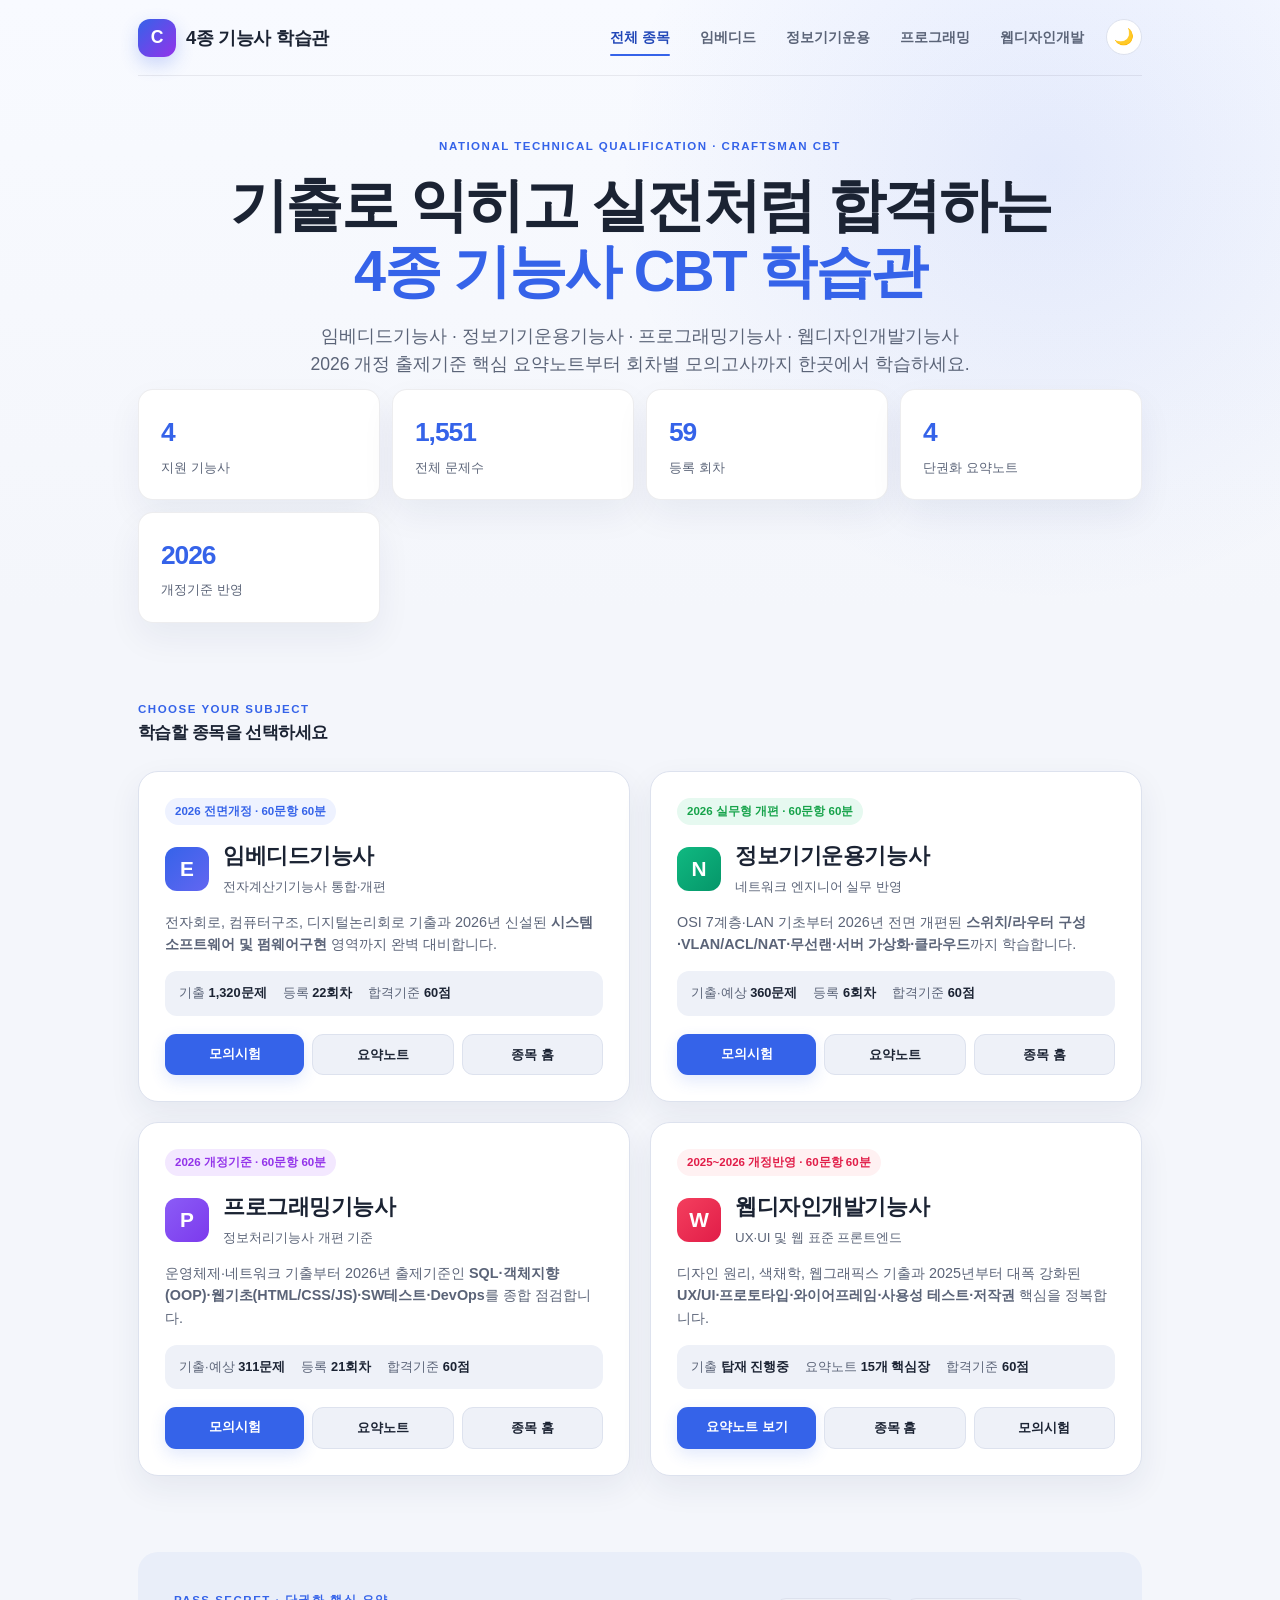
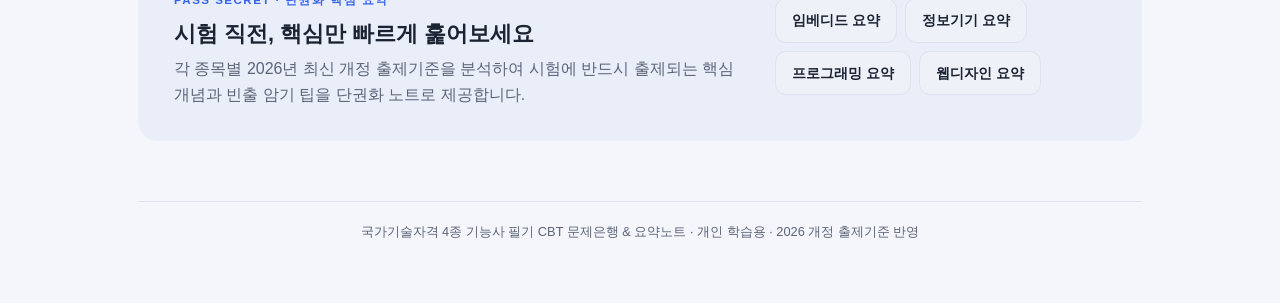
==== commit a9f73115: "feat: 4종 기능사 통합 수험 포털 메인 구축 및 종목 네비게이션 연동" ====
--- a/index.html
+++ b/index.html
@@ -3,87 +3,331 @@
 <head>
   <meta charset="UTF-8" />
   <meta name="viewport" content="width=device-width, initial-scale=1.0" />
-  <meta name="description" content="리눅스마스터 2급 필기 기출문제 모의시험과 핵심 요약" />
-  <title>리눅스마스터 2급 필기 기출문제</title>
-  <link rel="stylesheet" href="css/style.css?v=20260906-2" />
+  <meta name="description" content="4종 기능사 필기 CBT 문제은행 및 핵심 요약노트 - 임베디드기능사, 정보기기운용기능사, 프로그래밍기능사, 웹디자인개발기능사 2026 개정 출제기준 완벽 반영" />
+  <title>기능사 필기 CBT 문제은행 · 4종 통합 학습관</title>
+  <link rel="stylesheet" href="css/style.css?v=20260914-1" />
   <script>(function(){try{var t=localStorage.getItem("theme");if(t==="light"||t==="dark")document.documentElement.setAttribute("data-theme",t);}catch(e){}})();</script>
+  <style>
+    .portal-grid {
+      display: grid;
+      grid-template-columns: repeat(2, 1fr);
+      gap: 20px;
+      margin-top: 24px;
+    }
+    @media (max-width: 768px) {
+      .portal-grid { grid-template-columns: 1fr; }
+    }
+    .subject-card {
+      background: var(--surface);
+      border: 1px solid var(--border);
+      border-radius: 20px;
+      padding: 26px;
+      display: flex;
+      flex-direction: column;
+      box-shadow: var(--shadow);
+      transition: transform 0.2s ease, border-color 0.2s ease;
+      position: relative;
+      overflow: hidden;
+    }
+    .subject-card:hover {
+      transform: translateY(-4px);
+      border-color: var(--primary);
+    }
+    .subject-badge {
+      display: inline-flex;
+      align-items: center;
+      gap: 6px;
+      padding: 4px 10px;
+      border-radius: 999px;
+      font-size: 0.72rem;
+      font-weight: 800;
+      width: fit-content;
+      margin-bottom: 14px;
+    }
+    .badge-emb { background: #eef2ff; color: #3563e9; }
+    .badge-ieq { background: #e6f9f0; color: #16a34a; }
+    .badge-prg { background: #f3e8ff; color: #9333ea; }
+    .badge-web { background: #fff1f2; color: #e11d48; }
+    [data-theme="dark"] .badge-emb { background: #1e293b; color: #7fa4ff; }
+    [data-theme="dark"] .badge-ieq { background: #132e22; color: #34d399; }
+    [data-theme="dark"] .badge-prg { background: #2e1065; color: #c084fc; }
+    [data-theme="dark"] .badge-web { background: #3b0718; color: #fb7185; }
+
+    .subject-head {
+      display: flex;
+      align-items: center;
+      gap: 14px;
+      margin-bottom: 12px;
+    }
+    .subject-logo {
+      width: 44px;
+      height: 44px;
+      border-radius: 12px;
+      display: flex;
+      align-items: center;
+      justify-content: center;
+      font-weight: 900;
+      font-size: 1.3rem;
+      color: #fff;
+      flex-shrink: 0;
+    }
+    .logo-emb { background: linear-gradient(135deg, #3563e9, #6366f1); }
+    .logo-ieq { background: linear-gradient(135deg, #10b981, #059669); }
+    .logo-prg { background: linear-gradient(135deg, #8b5cf6, #7c3aed); }
+    .logo-web { background: linear-gradient(135deg, #f43f5e, #e11d48); }
+
+    .subject-card h3 {
+      margin: 0;
+      font-size: 1.35rem;
+      letter-spacing: -0.02em;
+    }
+    .subject-card p {
+      color: var(--text-muted);
+      font-size: 0.9rem;
+      line-height: 1.55;
+      margin: 0 0 16px;
+      flex-grow: 1;
+    }
+    .subject-meta {
+      display: flex;
+      gap: 16px;
+      padding: 12px 14px;
+      background: var(--surface-2);
+      border-radius: 12px;
+      font-size: 0.8rem;
+      color: var(--text-muted);
+      margin-bottom: 18px;
+    }
+    .subject-meta strong {
+      color: var(--text);
+      font-weight: 700;
+    }
+    .subject-actions {
+      display: flex;
+      gap: 8px;
+      flex-wrap: wrap;
+    }
+    .subject-actions .btn {
+      flex: 1;
+      text-align: center;
+      padding: 9px 12px;
+      font-size: 0.84rem;
+      min-width: 100px;
+    }
+    .portal-hero {
+      padding: 56px 0 36px;
+      text-align: center;
+    }
+    .portal-hero h1 {
+      font-size: clamp(2.2rem, 5vw, 3.6rem);
+      line-height: 1.15;
+      letter-spacing: -0.04em;
+      margin: 14px 0 18px;
+    }
+    .portal-hero h1 em {
+      color: var(--primary);
+      font-style: normal;
+    }
+    .portal-hero p {
+      color: var(--text-muted);
+      font-size: 1.1rem;
+      max-width: 680px;
+      margin: 0 auto;
+    }
+  </style>
 </head>
 <body>
   <div class="wrap">
     <header class="site-header">
-      <a class="brand" href="index.html"><span class="logo">L</span><span>리눅스마스터 2급</span></a>
+      <a class="brand" href="index.html">
+        <span class="logo" style="background: linear-gradient(135deg, #3563e9, #9333ea);">C</span>
+        <span>4종 기능사 학습관</span>
+      </a>
       <div class="header-actions">
         <nav class="top-nav" aria-label="주요 메뉴">
-          <a href="index.html" class="active">홈</a>
-          <a href="quiz.html?mode=random">랜덤문제</a>
-          <a href="quiz.html?mode=frequent">빈출문제</a>
-          <a href="quiz.html?mode=round">모의고사</a>
-          <a href="summary.html">요약노트</a>
-          <a href="quiz.html?mode=wrong">오답노트</a>
+          <a href="index.html" class="active">전체 종목</a>
+          <a href="embedded/index.html">임베디드</a>
+          <a href="infoeq/index.html">정보기기운용</a>
+          <a href="programming/index.html">프로그래밍</a>
+          <a href="webdesign/index.html">웹디자인개발</a>
         </nav>
         <button id="themeToggle" class="theme-toggle" type="button" aria-label="테마 전환">🌙</button>
       </div>
     </header>
 
     <main>
-      <section class="home-hero">
-        <div class="hero-copy">
-          <span class="eyebrow">LINUX MASTER LEVEL 2</span>
-          <h1>기출로 익히고,<br /><em>실전처럼 점검하세요.</em></h1>
-          <p>회차별 100분 모의시험부터 빈출 개념과 오답 복습까지 한곳에서 준비할 수 있습니다.</p>
-          <div class="hero-actions">
-            <a class="btn large" href="quiz.html?mode=round">모의시험 시작</a>
-            <a class="btn secondary large" href="quiz.html?mode=random">가볍게 풀기</a>
+      <section class="portal-hero">
+        <span class="eyebrow">NATIONAL TECHNICAL QUALIFICATION · CRAFTSMAN CBT</span>
+        <h1>기출로 익히고 실전처럼 합격하는<br /><em>4종 기능사 CBT 학습관</em></h1>
+        <p>임베디드기능사 · 정보기기운용기능사 · 프로그래밍기능사 · 웹디자인개발기능사<br />2026 개정 출제기준 핵심 요약노트부터 회차별 모의고사까지 한곳에서 학습하세요.</p>
+      </section>
+
+      <div class="stat-row" id="statRow">
+        <div class="stat-card"><div class="num" id="statTotalSubjects">4</div><div class="label">지원 기능사</div></div>
+        <div class="stat-card"><div class="num" id="statTotalQuestions">-</div><div class="label">전체 문제수</div></div>
+        <div class="stat-card"><div class="num" id="statTotalRounds">-</div><div class="label">등록 회차</div></div>
+        <div class="stat-card"><div class="num" id="statSummaries">4</div><div class="label">단권화 요약노트</div></div>
+        <div class="stat-card"><div class="num">2026</div><div class="label">개정기준 반영</div></div>
+      </div>
+
+      <section class="block" style="margin-top: 40px;">
+        <div class="section-heading">
+          <div>
+            <span class="eyebrow">CHOOSE YOUR SUBJECT</span>
+            <h2>학습할 종목을 선택하세요</h2>
           </div>
         </div>
-        <div class="hero-panel" aria-label="모의시험 안내">
-          <div class="panel-top"><span>회차별 모의시험</span><span class="live-dot"><i></i> 실전 모드</span></div>
-          <strong>100:00</strong>
-          <p>80문제를 모두 푼 뒤<br />한 번에 채점합니다.</p>
-          <div class="mini-progress"><span></span></div>
-          <div class="panel-meta"><span>01&nbsp;&nbsp;문제 이동 가능</span><span>02&nbsp;&nbsp;자동 제출</span></div>
+
+        <div class="portal-grid">
+          <!-- 1. 임베디드기능사 -->
+          <div class="subject-card">
+            <span class="subject-badge badge-emb">2026 전면개정 · 60문항 60분</span>
+            <div class="subject-head">
+              <div class="subject-logo logo-emb">E</div>
+              <div>
+                <h3>임베디드기능사</h3>
+                <small style="color:var(--text-muted)">전자계산기기능사 통합·개편</small>
+              </div>
+            </div>
+            <p>전자회로, 컴퓨터구조, 디지털논리회로 기출과 2026년 신설된 <b>시스템소프트웨어 및 펌웨어구현</b> 영역까지 완벽 대비합니다.</p>
+            <div class="subject-meta">
+              <span>기출 <strong>1,320문제</strong></span>
+              <span>등록 <strong>22회차</strong></span>
+              <span>합격기준 <strong>60점</strong></span>
+            </div>
+            <div class="subject-actions">
+              <a class="btn" href="embedded/quiz.html?mode=round">모의시험</a>
+              <a class="btn secondary" href="embedded/summary.html">요약노트</a>
+              <a class="btn secondary" href="embedded/index.html">종목 홈</a>
+            </div>
+          </div>
+
+          <!-- 2. 정보기기운용기능사 -->
+          <div class="subject-card">
+            <span class="subject-badge badge-ieq">2026 실무형 개편 · 60문항 60분</span>
+            <div class="subject-head">
+              <div class="subject-logo logo-ieq">N</div>
+              <div>
+                <h3>정보기기운용기능사</h3>
+                <small style="color:var(--text-muted)">네트워크 엔지니어 실무 반영</small>
+              </div>
+            </div>
+            <p>OSI 7계층·LAN 기초부터 2026년 전면 개편된 <b>스위치/라우터 구성·VLAN/ACL/NAT·무선랜·서버 가상화·클라우드</b>까지 학습합니다.</p>
+            <div class="subject-meta">
+              <span>기출·예상 <strong>360문제</strong></span>
+              <span>등록 <strong>6회차</strong></span>
+              <span>합격기준 <strong>60점</strong></span>
+            </div>
+            <div class="subject-actions">
+              <a class="btn" href="infoeq/quiz.html?mode=round">모의시험</a>
+              <a class="btn secondary" href="infoeq/summary.html">요약노트</a>
+              <a class="btn secondary" href="infoeq/index.html">종목 홈</a>
+            </div>
+          </div>
+
+          <!-- 3. 프로그래밍기능사 -->
+          <div class="subject-card">
+            <span class="subject-badge badge-prg">2026 개정기준 · 60문항 60분</span>
+            <div class="subject-head">
+              <div class="subject-logo logo-prg">P</div>
+              <div>
+                <h3>프로그래밍기능사</h3>
+                <small style="color:var(--text-muted)">정보처리기능사 개편 기준</small>
+              </div>
+            </div>
+            <p>운영체제·네트워크 기출부터 2026년 출제기준인 <b>SQL·객체지향(OOP)·웹기초(HTML/CSS/JS)·SW테스트·DevOps</b>를 종합 점검합니다.</p>
+            <div class="subject-meta">
+              <span>기출·예상 <strong>311문제</strong></span>
+              <span>등록 <strong>21회차</strong></span>
+              <span>합격기준 <strong>60점</strong></span>
+            </div>
+            <div class="subject-actions">
+              <a class="btn" href="programming/quiz.html?mode=round">모의시험</a>
+              <a class="btn secondary" href="programming/summary.html">요약노트</a>
+              <a class="btn secondary" href="programming/index.html">종목 홈</a>
+            </div>
+          </div>
+
+          <!-- 4. 웹디자인개발기능사 -->
+          <div class="subject-card">
+            <span class="subject-badge badge-web">2025~2026 개정반영 · 60문항 60분</span>
+            <div class="subject-head">
+              <div class="subject-logo logo-web">W</div>
+              <div>
+                <h3>웹디자인개발기능사</h3>
+                <small style="color:var(--text-muted)">UX·UI 및 웹 표준 프론트엔드</small>
+              </div>
+            </div>
+            <p>디자인 원리, 색채학, 웹그래픽스 기출과 2025년부터 대폭 강화된 <b>UX/UI·프로토타입·와이어프레임·사용성 테스트·저작권</b> 핵심을 정복합니다.</p>
+            <div class="subject-meta">
+              <span id="webMetaText">기출 <strong>탑재 진행중</strong></span>
+              <span>요약노트 <strong>15개 핵심장</strong></span>
+              <span>합격기준 <strong>60점</strong></span>
+            </div>
+            <div class="subject-actions">
+              <a class="btn" href="webdesign/summary.html">요약노트 보기</a>
+              <a class="btn secondary" href="webdesign/index.html">종목 홈</a>
+              <a class="btn secondary" href="webdesign/quiz.html?mode=round">모의시험</a>
+            </div>
+          </div>
         </div>
       </section>
 
-      <div class="stat-row" id="statRow">
-        <div class="stat-card"><div class="num" id="statTotal">-</div><div class="label">전체 문제</div></div>
-        <div class="stat-card"><div class="num" id="statRounds">-</div><div class="label">등록 회차</div></div>
-        <div class="stat-card"><div class="num" id="statFreq">-</div><div class="label">빈출 문제</div></div>
-        <div class="stat-card"><div class="num" id="statWrong">-</div><div class="label">나의 오답</div></div>
-        <div class="stat-card"><div class="num" id="statExam">-</div><div class="label">모의고사 응시</div></div>
-      </div>
-
-      <section class="block">
-        <div class="section-heading"><div><span class="eyebrow">STUDY MODE</span><h2>원하는 방식으로 학습하세요</h2></div></div>
-        <div class="menu-grid">
-          <a class="menu-card featured" href="quiz.html?mode=round"><div class="card-icon">01</div><h3>회차별 모의시험</h3><p>100분 제한시간 동안 실제 시험처럼 풀고 제출 후 한 번에 채점합니다.</p><span class="card-link">회차 선택하기 →</span></a>
-          <a class="menu-card" href="quiz.html?mode=random"><div class="card-icon">02</div><h3>랜덤 문제</h3><p>전체 기출에서 무작위로 한 문제씩 빠르게 학습합니다.</p><span class="card-link">바로 풀기 →</span></a>
-          <a class="menu-card" href="quiz.html?mode=frequent"><div class="card-icon">03</div><h3>빈출문제</h3><p>여러 회차에서 반복된 문제만 모아 핵심을 점검합니다.</p><span class="card-link">빈출 확인 →</span></a>
-          <a class="menu-card" href="summary.html"><div class="card-icon">04</div><h3>요약노트</h3><p>리눅스 운영·관리부터 네트워크 서비스까지 핵심 개념을 정리했습니다.</p><span class="card-link">개념 정리 보기 →</span></a>
-          <a class="menu-card" href="quiz.html?mode=wrong"><div class="card-icon">05</div><h3>오답노트</h3><p>틀린 문제를 자동으로 모아 정답이 될 때까지 복습합니다.</p><span class="card-link">오답 복습 →</span></a>
+      <section class="summary-banner" style="margin-top: 50px;">
+        <div>
+          <span class="eyebrow">PASS SECRET · 단권화 핵심 요약</span>
+          <h2>시험 직전, 핵심만 빠르게 훑어보세요</h2>
+          <p>각 종목별 2026년 최신 개정 출제기준을 분석하여 시험에 반드시 출제되는 핵심 개념과 빈출 암기 팁을 단권화 노트로 제공합니다.</p>
+        </div>
+        <div style="display:flex; gap:8px; flex-wrap:wrap;">
+          <a class="btn secondary" href="embedded/summary.html">임베디드 요약</a>
+          <a class="btn secondary" href="infoeq/summary.html">정보기기 요약</a>
+          <a class="btn secondary" href="programming/summary.html">프로그래밍 요약</a>
+          <a class="btn secondary" href="webdesign/summary.html">웹디자인 요약</a>
         </div>
       </section>
-
-      <section class="summary-banner">
-        <div><span class="eyebrow">QUICK REVIEW</span><h2>시험 직전, 핵심만 빠르게</h2><p>파일 권한, 파일시스템, 패키지 관리, 셸 스크립트, 네트워크 서비스 등 주요 개념을 압축해 두었습니다.</p></div>
-        <a class="btn secondary" href="summary.html">요약노트 보기</a>
-      </section>
     </main>
-    <footer class="site-footer">리눅스마스터 2급 필기 기출문제 학습 · 개인 학습용</footer>
+
+    <footer class="site-footer" style="margin-top: 60px;">
+      국가기술자격 4종 기능사 필기 CBT 문제은행 & 요약노트 · 개인 학습용 · 2026 개정 출제기준 반영
+    </footer>
   </div>
-  <script src="js/data.js"></script>
+
   <script src="js/theme.js"></script>
   <script>
     (async () => {
-      try {
-        const bank = await loadQuestionBank();
-        const qs = bank.questions || [];
-        document.getElementById("statTotal").textContent = qs.length.toLocaleString();
-        document.getElementById("statRounds").textContent = getRounds(qs).length;
-        document.getElementById("statFreq").textContent = getFrequentQuestions(qs, 2).length;
-      } catch (error) { console.error(error); }
-      document.getElementById("statWrong").textContent = getWrongQuestions().length;
-      document.getElementById("statExam").textContent = getExamAttempts().length;
+      let totalQ = 0;
+      let totalR = 0;
+      const subjects = [
+        { path: 'embedded/data/questions.json' },
+        { path: 'infoeq/data/questions.json' },
+        { path: 'programming/data/questions.json' },
+        { path: 'webdesign/data/questions.json' }
+      ];
+
+      for (const s of subjects) {
+        try {
+          const res = await fetch(s.path);
+          if (res.ok) {
+            const data = await res.json();
+            const qs = data.questions || [];
+            totalQ += qs.length;
+            const rounds = new Set(qs.map(q => q.round).filter(Boolean));
+            totalR += rounds.size;
+            if (s.path.includes('webdesign') && qs.length > 0) {
+              const el = document.getElementById('webMetaText');
+              if (el) el.innerHTML = `기출 <strong>${qs.length.toLocaleString()}문제</strong>`;
+            }
+          }
+        } catch (e) {
+          console.warn('Bank load error for', s.path, e);
+        }
+      }
+
+      const qEl = document.getElementById('statTotalQuestions');
+      const rEl = document.getElementById('statTotalRounds');
+      if (qEl) qEl.textContent = totalQ > 0 ? totalQ.toLocaleString() : '1,991+';
+      if (rEl) rEl.textContent = totalR > 0 ? totalR : '49+';
     })();
   </script>
 </body>
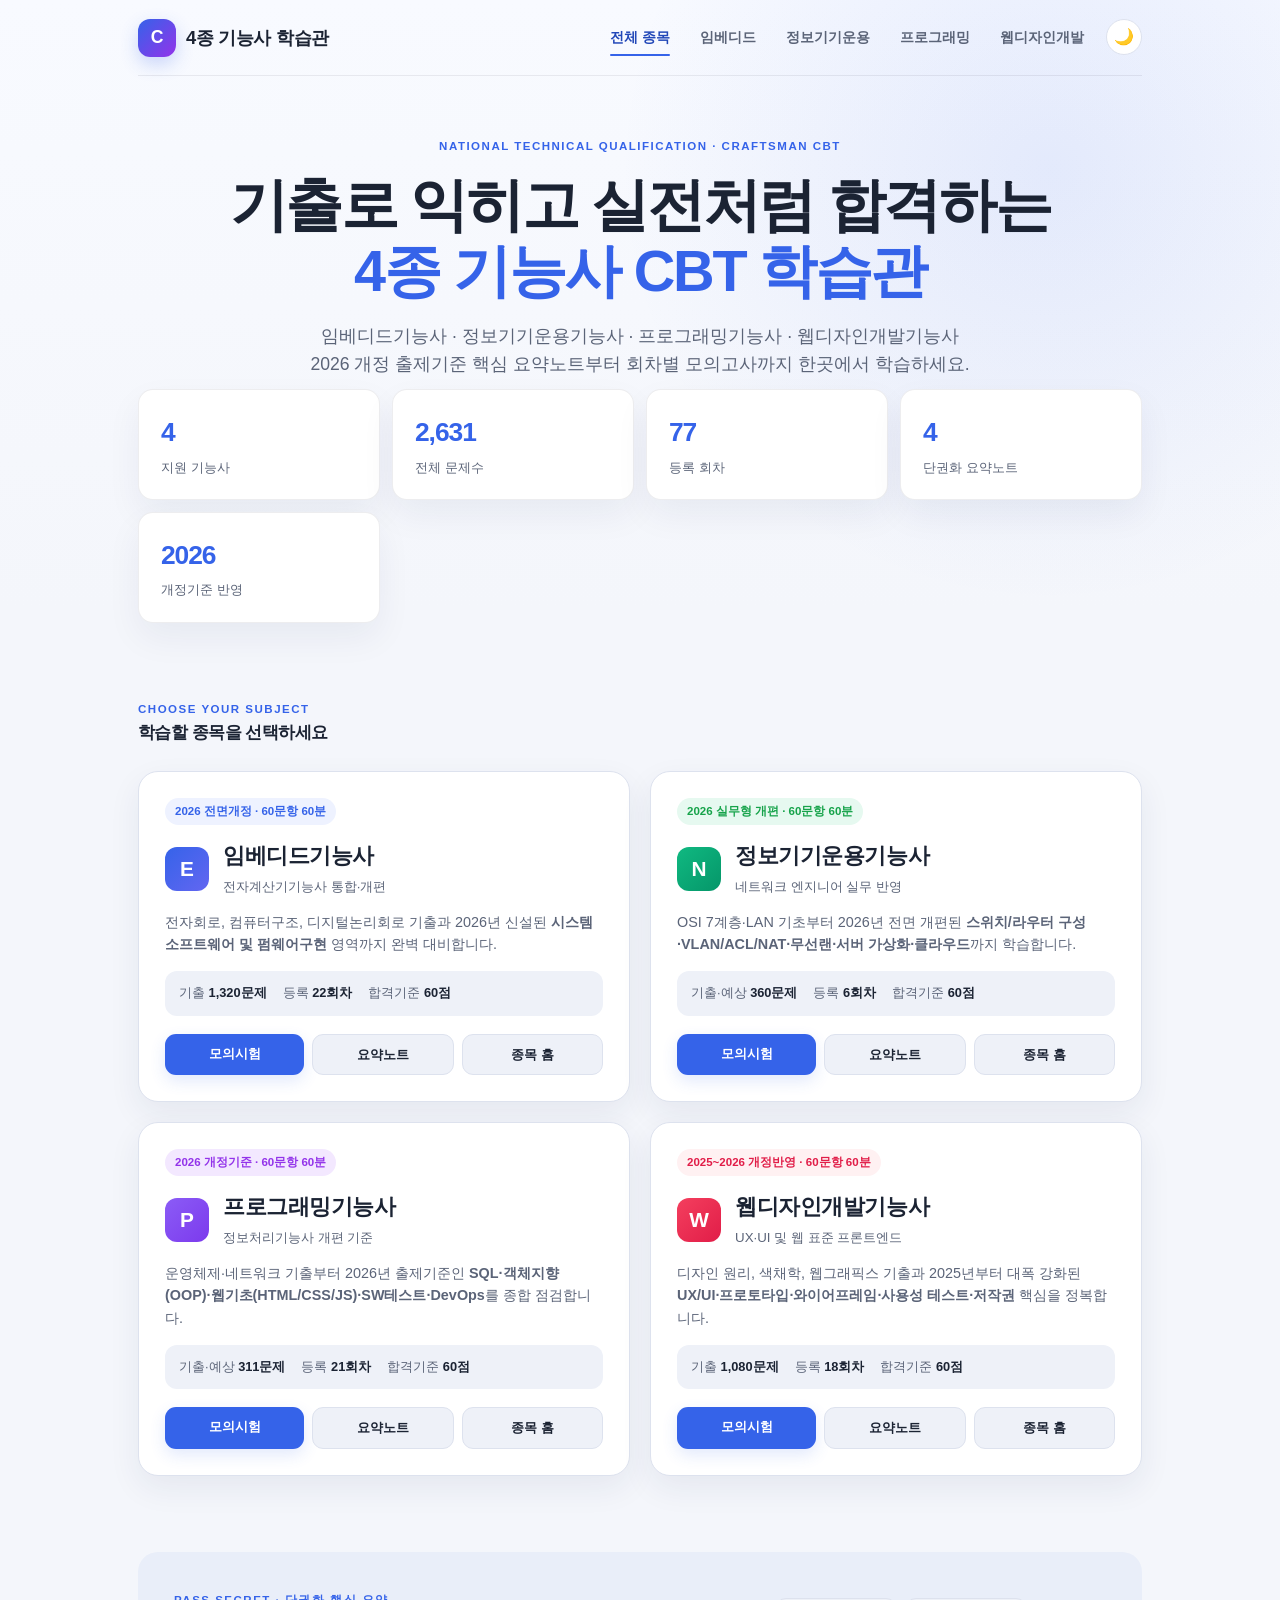
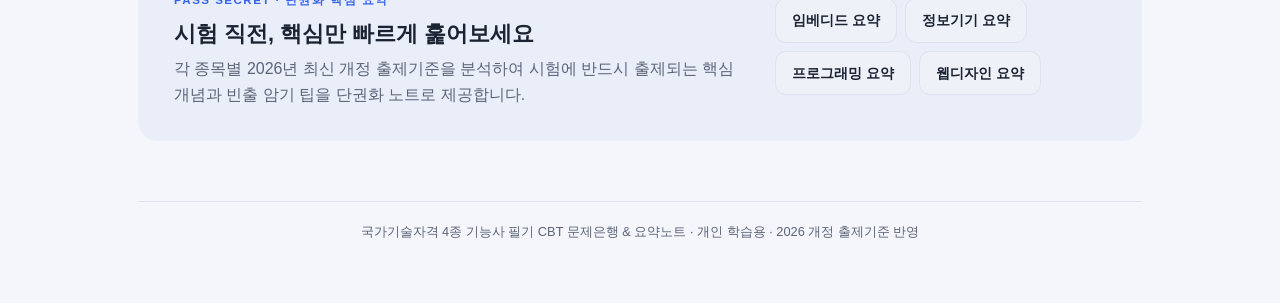
==== commit f94b16b4: "feat: 웹디자인개발기능사 18개 회차 기출 1,080문제 데이터 및 이미지 구축 완료" ====
--- a/index.html
+++ b/index.html
@@ -260,14 +260,14 @@
             </div>
             <p>디자인 원리, 색채학, 웹그래픽스 기출과 2025년부터 대폭 강화된 <b>UX/UI·프로토타입·와이어프레임·사용성 테스트·저작권</b> 핵심을 정복합니다.</p>
             <div class="subject-meta">
-              <span id="webMetaText">기출 <strong>탑재 진행중</strong></span>
-              <span>요약노트 <strong>15개 핵심장</strong></span>
+              <span>기출 <strong>1,080문제</strong></span>
+              <span>등록 <strong>18회차</strong></span>
               <span>합격기준 <strong>60점</strong></span>
             </div>
             <div class="subject-actions">
-              <a class="btn" href="webdesign/summary.html">요약노트 보기</a>
+              <a class="btn" href="webdesign/quiz.html?mode=round">모의시험</a>
+              <a class="btn secondary" href="webdesign/summary.html">요약노트</a>
               <a class="btn secondary" href="webdesign/index.html">종목 홈</a>
-              <a class="btn secondary" href="webdesign/quiz.html?mode=round">모의시험</a>
             </div>
           </div>
         </div>
